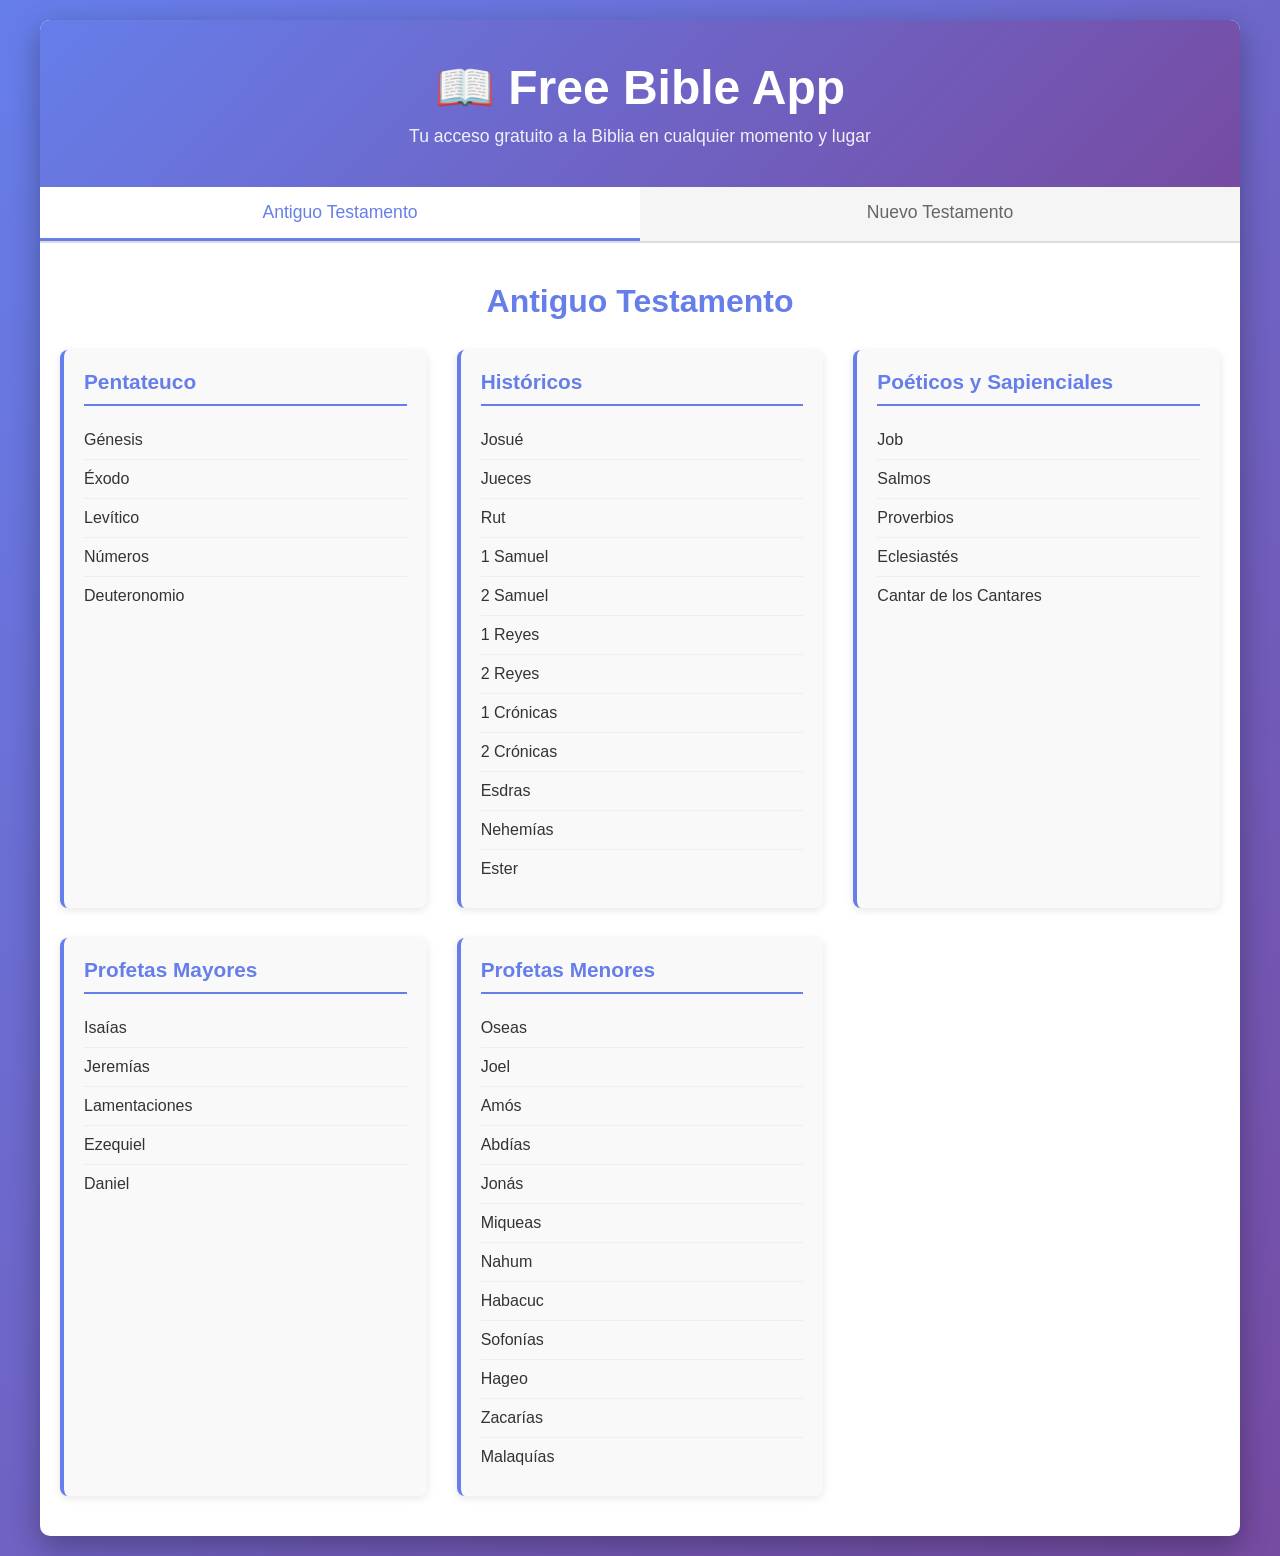
==== index.html @ cedf8039 "Drive Bible pages from shared XML Co-authored-by: robertorosacarrillo08-beep <327804359+robertorosac" ====
<!DOCTYPE html>
<html lang="es">
<head>
    <meta charset="UTF-8">
    <meta name="viewport" content="width=device-width, initial-scale=1.0">
    <title>Free Bible App - Biblia Gratis</title>
    <link rel="stylesheet" href="styles.css">
</head>
<body>
    <div class="container">
        <header>
            <h1>📖 Free Bible App</h1>
            <p>Tu acceso gratuito a la Biblia en cualquier momento y lugar</p>
        </header>
        <div class="tabs">
            <button class="tab-button active" onclick="showTestament('old')">Antiguo Testamento</button>
            <button class="tab-button" onclick="showTestament('new')">Nuevo Testamento</button>
        </div>
        <section id="old-testament" class="testament-section active">
            <h2>Antiguo Testamento</h2>
            <div class="books-grid" id="old-testament-books"></div>
        </section>
        <section id="new-testament" class="testament-section">
            <h2>Nuevo Testamento</h2>
            <div class="books-grid" id="new-testament-books"></div>
        </section>
    </div>
    <script src="script.js"></script>
    <script>
        BibleApp.renderIndex();
    </script>
</body>
</html>
---- styles.css ----
* {
    margin: 0;
    padding: 0;
    box-sizing: border-box;
}
body {
    font-family: 'Segoe UI', Tahoma, Geneva, Verdana, sans-serif;
    background: linear-gradient(135deg, #667eea 0%, #764ba2 100%);
    min-height: 100vh;
    padding: 20px;
    color: #333;
}
.container {
    max-width: 1200px;
    margin: 0 auto;
    background: white;
    border-radius: 10px;
    box-shadow: 0 10px 30px rgba(0, 0, 0, 0.3);
    overflow: hidden;
}
header {
    background: linear-gradient(135deg, #667eea 0%, #764ba2 100%);
    color: white;
    padding: 40px 20px;
    text-align: center;
}
header h1 {
    font-size: 3em;
    margin-bottom: 10px;
}
header p {
    font-size: 1.1em;
    opacity: 0.9;
}
.tabs {
    display: flex;
    background: #f5f5f5;
    border-bottom: 2px solid #ddd;
    flex-wrap: wrap;
}
.tab-button {
    flex: 1;
    min-width: 200px;
    padding: 15px 20px;
    background: none;
    border: none;
    font-size: 1.1em;
    cursor: pointer;
    color: #666;
    transition: all 0.3s ease;
    border-bottom: 3px solid transparent;
}
.tab-button:hover {
    background: white;
    color: #667eea;
}
.tab-button.active {
    background: white;
    color: #667eea;
    border-bottom-color: #667eea;
}
.testament-section {
    display: none;
    padding: 40px 20px;
}
.testament-section.active {
    display: block;
    animation: fadeIn 0.3s ease-in;
}
@keyframes fadeIn {
    from { opacity: 0; }
    to { opacity: 1; }
}
.testament-section h2 {
    color: #667eea;
    margin-bottom: 30px;
    font-size: 2em;
    text-align: center;
}
.books-grid {
    display: grid;
    grid-template-columns: repeat(auto-fit, minmax(280px, 1fr));
    gap: 30px;
}
.book-category {
    background: #f9f9f9;
    padding: 20px;
    border-radius: 8px;
    border-left: 4px solid #667eea;
    box-shadow: 0 2px 8px rgba(0, 0, 0, 0.1);
}
.book-category h3 {
    color: #667eea;
    margin-bottom: 15px;
    font-size: 1.3em;
    padding-bottom: 10px;
    border-bottom: 2px solid #667eea;
}
.book-category ul {
    list-style: none;
}
.book-category li {
    padding: 10px 0;
    border-bottom: 1px solid #eee;
}
.book-category li:last-child {
    border-bottom: none;
}
.book-category a {
    color: #333;
    text-decoration: none;
}
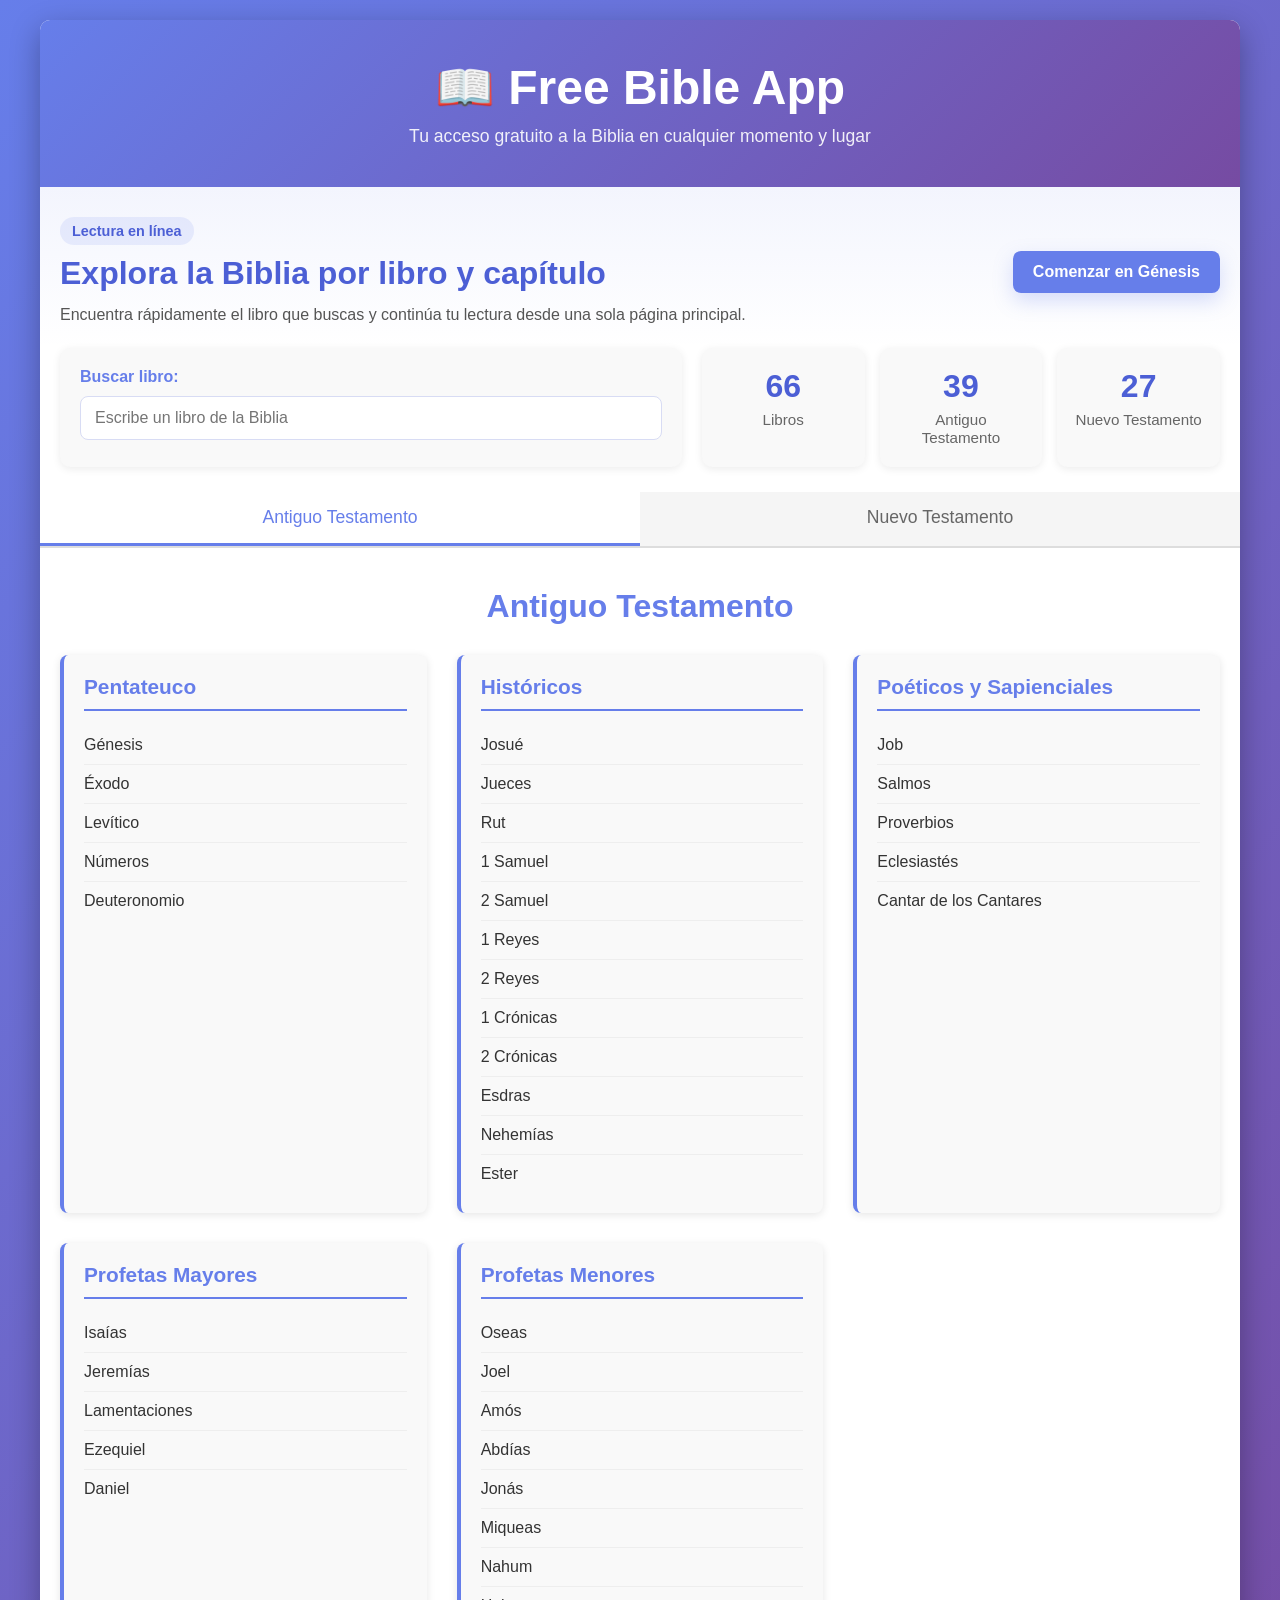
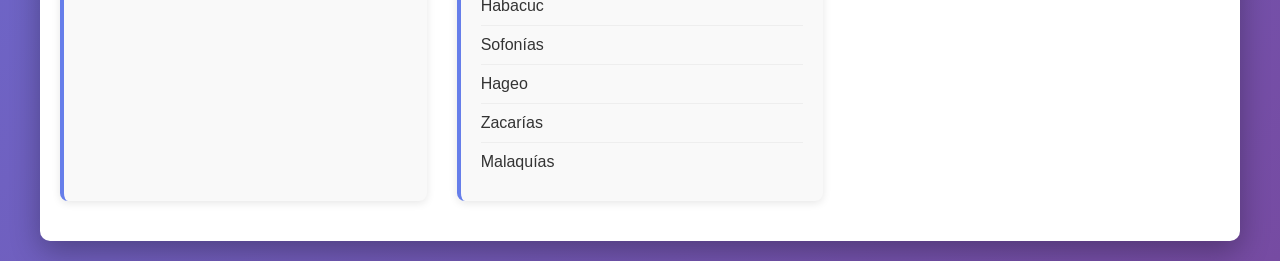
==== commit 620e7db8: "Refresh main page experience Co-authored-by: robertorosacarrillo08-beep <327804359+robertorosacarril" ====
--- a/index.html
+++ b/index.html
@@ -12,6 +12,36 @@
             <h1>📖 Free Bible App</h1>
             <p>Tu acceso gratuito a la Biblia en cualquier momento y lugar</p>
         </header>
+        <section class="home-hero">
+            <div>
+                <span class="hero-badge">Lectura en línea</span>
+                <h2>Explora la Biblia por libro y capítulo</h2>
+                <p>Encuentra rápidamente el libro que buscas y continúa tu lectura desde una sola página principal.</p>
+            </div>
+            <div class="hero-actions">
+                <a href="book.html?id=genesis" class="hero-link">Comenzar en Génesis</a>
+            </div>
+        </section>
+        <section class="home-tools">
+            <div class="search-card">
+                <label for="book-search">Buscar libro:</label>
+                <input id="book-search" type="search" placeholder="Escribe un libro de la Biblia" autocomplete="off" spellcheck="false">
+            </div>
+            <div class="stats-grid">
+                <div class="stat-card">
+                    <strong id="total-books">0</strong>
+                    <span>Libros</span>
+                </div>
+                <div class="stat-card">
+                    <strong id="old-books-count">0</strong>
+                    <span>Antiguo Testamento</span>
+                </div>
+                <div class="stat-card">
+                    <strong id="new-books-count">0</strong>
+                    <span>Nuevo Testamento</span>
+                </div>
+            </div>
+        </section>
         <div class="tabs">
             <button class="tab-button active" onclick="showTestament('old')">Antiguo Testamento</button>
             <button class="tab-button" onclick="showTestament('new')">Nuevo Testamento</button>
@@ -19,10 +49,12 @@
         <section id="old-testament" class="testament-section active">
             <h2>Antiguo Testamento</h2>
             <div class="books-grid" id="old-testament-books"></div>
+            <p id="old-empty-state" class="empty-state" hidden>No se encontraron libros con esa búsqueda.</p>
         </section>
         <section id="new-testament" class="testament-section">
             <h2>Nuevo Testamento</h2>
             <div class="books-grid" id="new-testament-books"></div>
+            <p id="new-empty-state" class="empty-state" hidden>No se encontraron libros con esa búsqueda.</p>
         </section>
     </div>
     <script src="script.js"></script>
--- a/styles.css
+++ b/styles.css
@@ -31,6 +31,101 @@
 header p {
     font-size: 1.1em;
     opacity: 0.9;
+}
+.home-hero {
+    display: flex;
+    justify-content: space-between;
+    align-items: center;
+    gap: 20px;
+    padding: 30px 20px 20px;
+    background: linear-gradient(180deg, rgba(102, 126, 234, 0.08), rgba(255, 255, 255, 0));
+}
+.home-hero h2 {
+    color: #4c5fd5;
+    margin: 10px 0;
+    font-size: 2rem;
+}
+.home-hero p {
+    max-width: 700px;
+    color: #555;
+    line-height: 1.6;
+}
+.hero-badge {
+    display: inline-block;
+    padding: 6px 12px;
+    border-radius: 999px;
+    background: rgba(102, 126, 234, 0.12);
+    color: #4c5fd5;
+    font-weight: 600;
+    font-size: 0.9rem;
+}
+.hero-actions {
+    display: flex;
+    align-items: center;
+}
+.hero-link {
+    display: inline-block;
+    padding: 12px 20px;
+    border-radius: 8px;
+    background: #667eea;
+    color: white;
+    text-decoration: none;
+    font-weight: 600;
+    box-shadow: 0 8px 20px rgba(102, 126, 234, 0.25);
+}
+.hero-link:hover {
+    background: #556ee6;
+}
+.home-tools {
+    display: grid;
+    grid-template-columns: minmax(260px, 1.2fr) minmax(280px, 1fr);
+    gap: 20px;
+    padding: 0 20px 25px;
+}
+.search-card,
+.stat-card {
+    background: #f9f9f9;
+    border-radius: 10px;
+    box-shadow: 0 2px 8px rgba(0, 0, 0, 0.08);
+}
+.search-card {
+    padding: 20px;
+}
+.search-card label {
+    display: block;
+    margin-bottom: 10px;
+    color: #667eea;
+    font-weight: 600;
+}
+.search-card input {
+    width: 100%;
+    padding: 12px 14px;
+    border: 1px solid #d8dcf4;
+    border-radius: 8px;
+    font-size: 1rem;
+}
+.search-card input:focus {
+    outline: 2px solid rgba(102, 126, 234, 0.25);
+    border-color: #667eea;
+}
+.stats-grid {
+    display: grid;
+    grid-template-columns: repeat(3, 1fr);
+    gap: 15px;
+}
+.stat-card {
+    padding: 20px 15px;
+    text-align: center;
+}
+.stat-card strong {
+    display: block;
+    color: #4c5fd5;
+    font-size: 2rem;
+    margin-bottom: 6px;
+}
+.stat-card span {
+    color: #666;
+    font-size: 0.95rem;
 }
 .tabs {
     display: flex;
@@ -110,3 +205,28 @@
     color: #333;
     text-decoration: none;
 }
+.book-category.hidden {
+    display: none;
+}
+.empty-state {
+    margin-top: 20px;
+    text-align: center;
+    color: #666;
+}
+@media (max-width: 900px) {
+    .home-hero {
+        flex-direction: column;
+        align-items: flex-start;
+    }
+    .home-tools {
+        grid-template-columns: 1fr;
+    }
+    .stats-grid {
+        width: 100%;
+    }
+}
+@media (max-width: 640px) {
+    .stats-grid {
+        grid-template-columns: 1fr;
+    }
+}
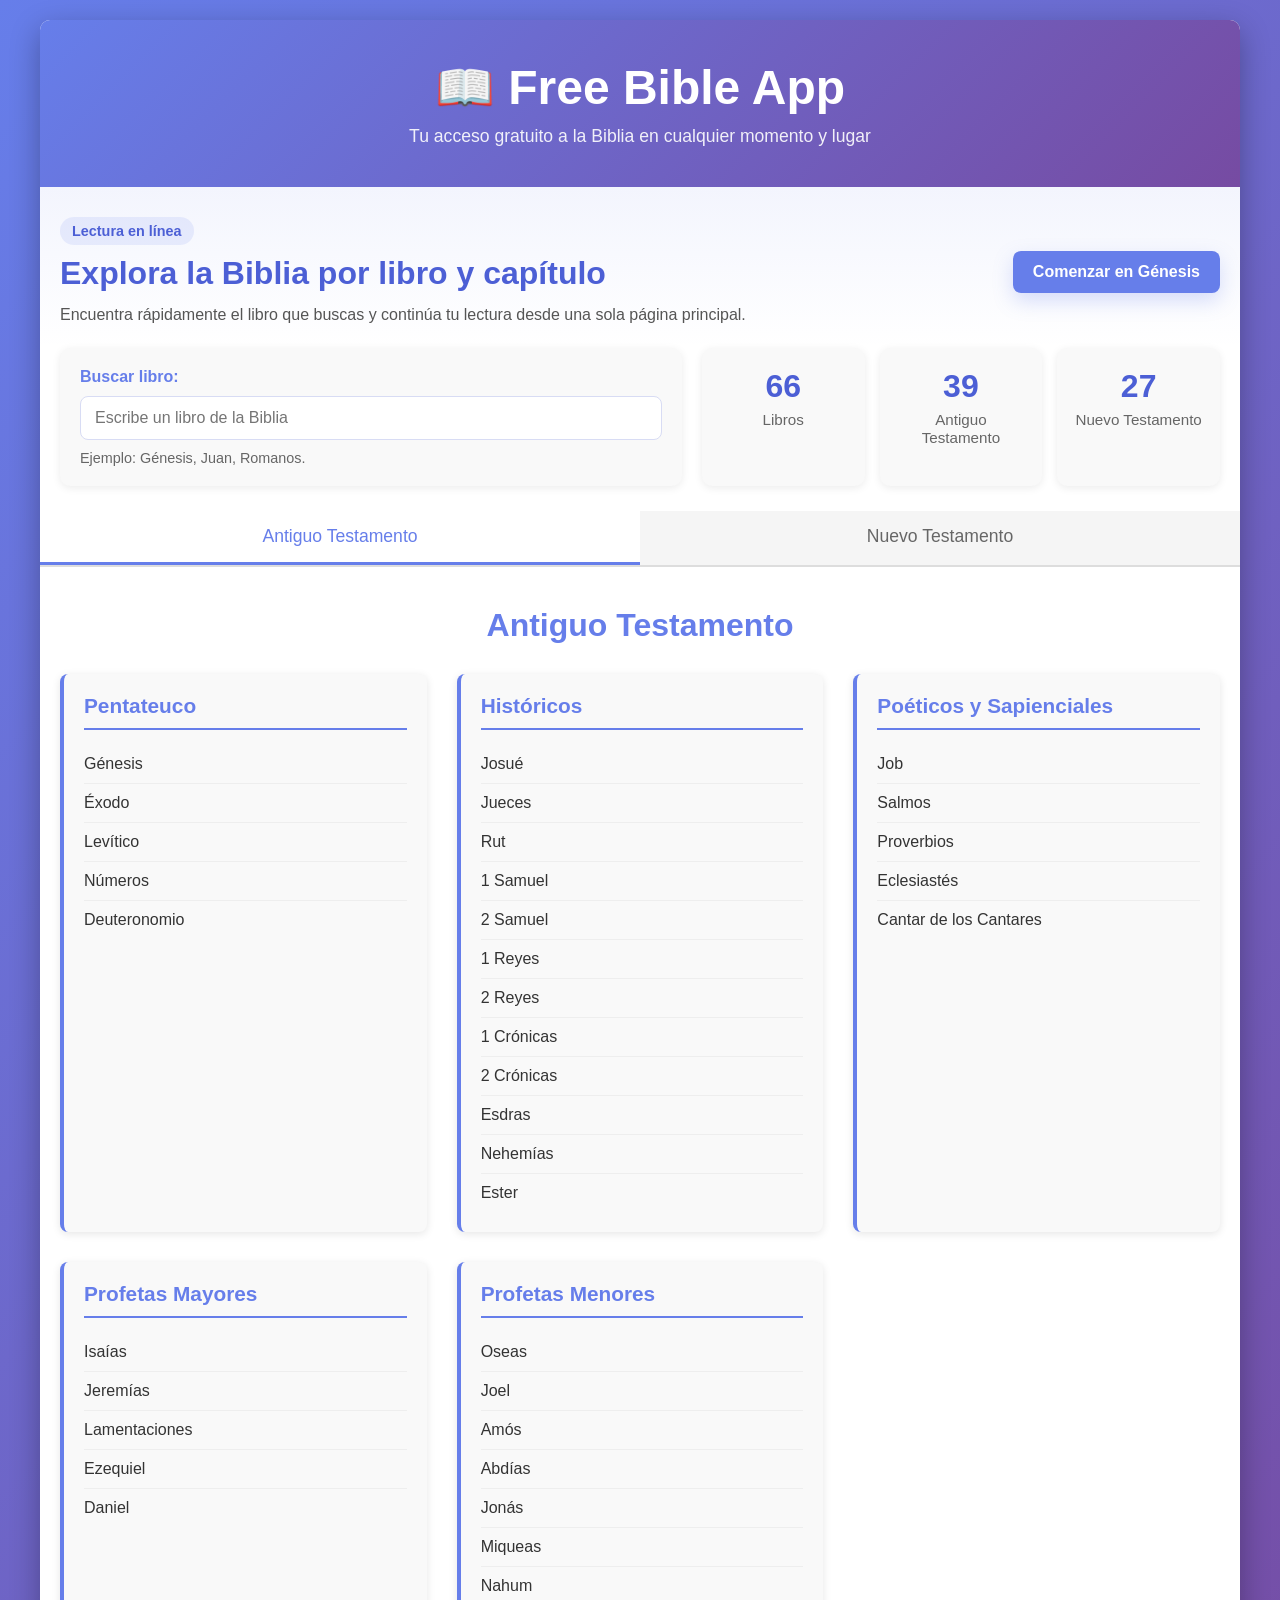
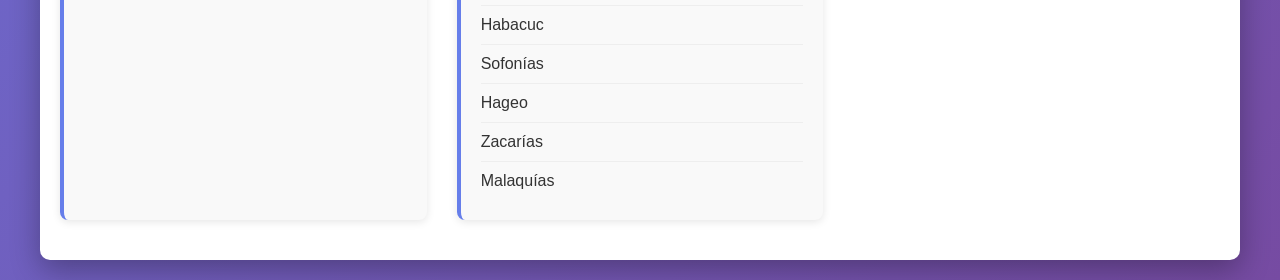
==== commit 835dbe7f: "Improve homepage search guidance Co-authored-by: robertorosacarrillo08-beep <327804359+robertorosaca" ====
--- a/index.html
+++ b/index.html
@@ -25,7 +25,8 @@
         <section class="home-tools">
             <div class="search-card">
                 <label for="book-search">Buscar libro:</label>
-                <input id="book-search" type="search" placeholder="Escribe un libro de la Biblia" autocomplete="off" spellcheck="false">
+                <input id="book-search" type="search" placeholder="Escribe un libro de la Biblia" autocomplete="off" aria-describedby="book-search-help">
+                <p id="book-search-help" class="search-help">Ejemplo: Génesis, Juan, Romanos.</p>
             </div>
             <div class="stats-grid">
                 <div class="stat-card">
--- a/styles.css
+++ b/styles.css
@@ -108,6 +108,11 @@
     outline: 2px solid rgba(102, 126, 234, 0.25);
     border-color: #667eea;
 }
+.search-help {
+    margin-top: 10px;
+    color: #666;
+    font-size: 0.9rem;
+}
 .stats-grid {
     display: grid;
     grid-template-columns: repeat(3, 1fr);
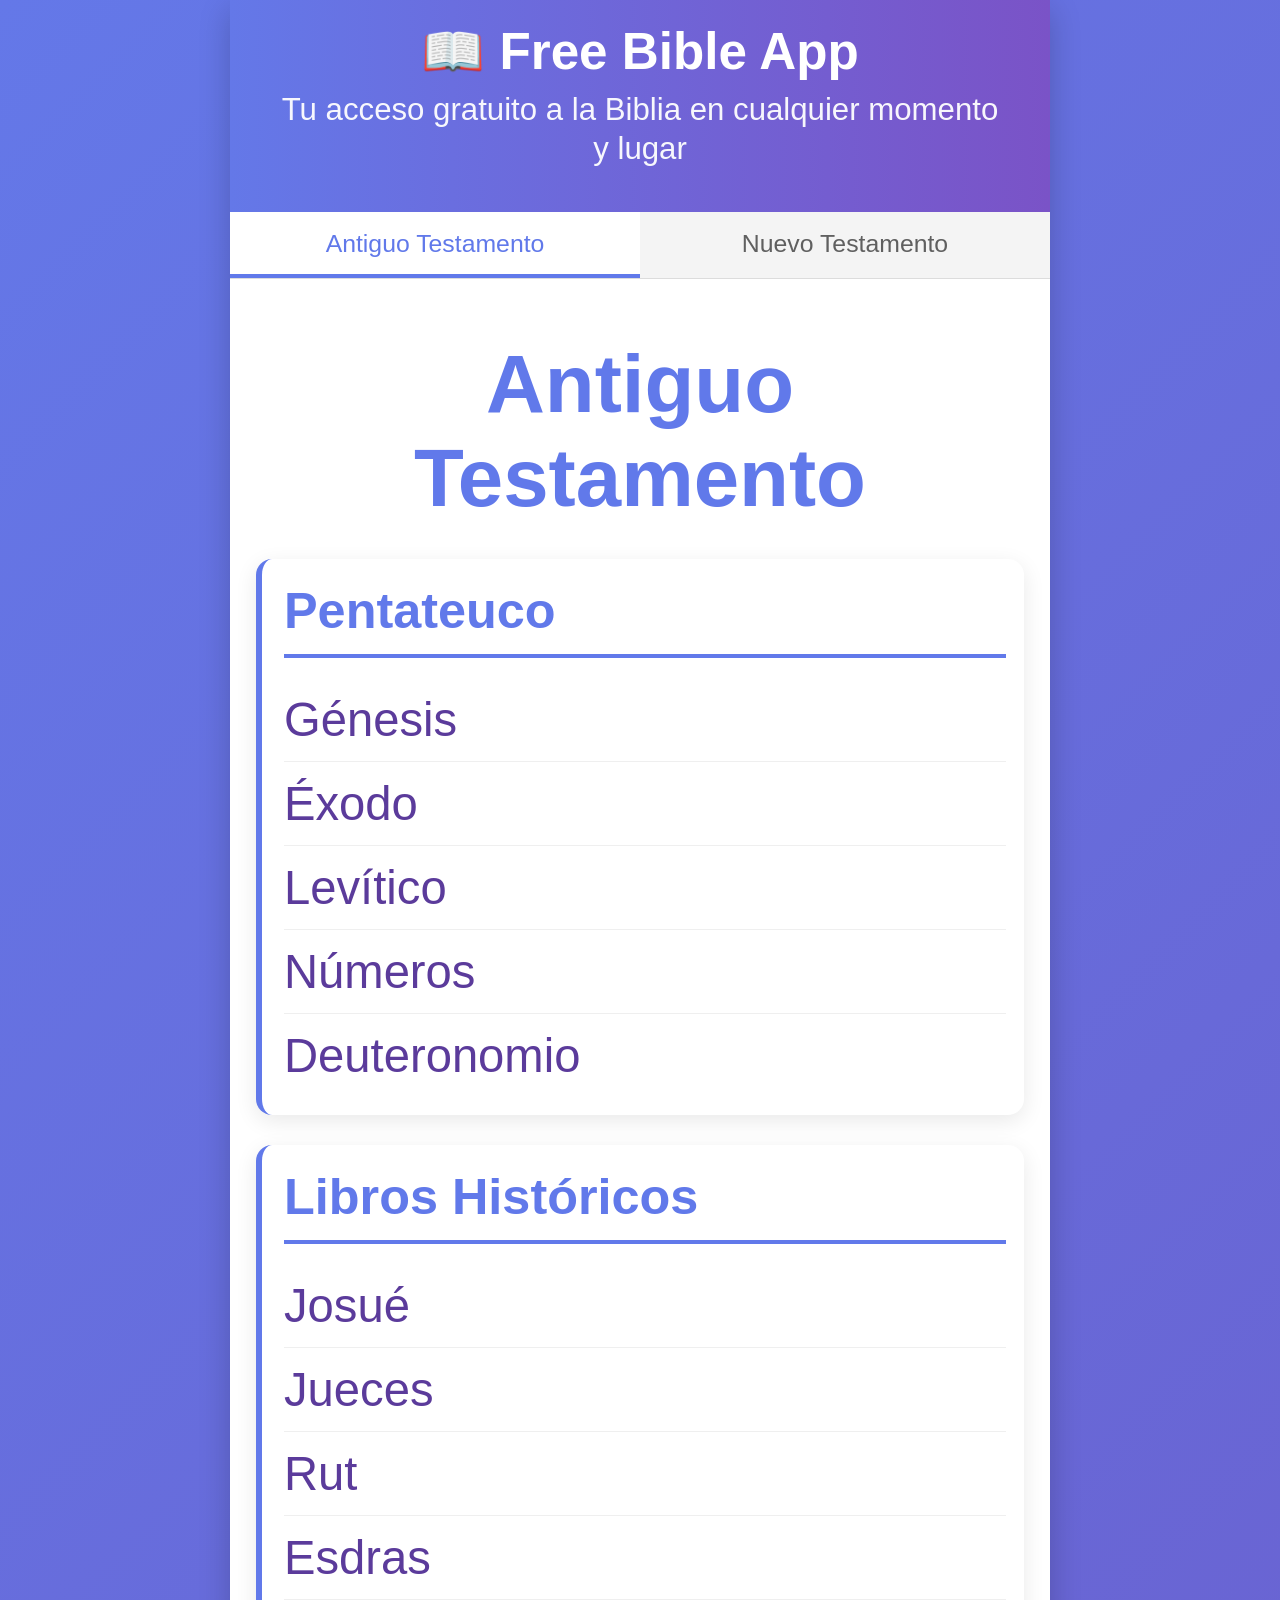
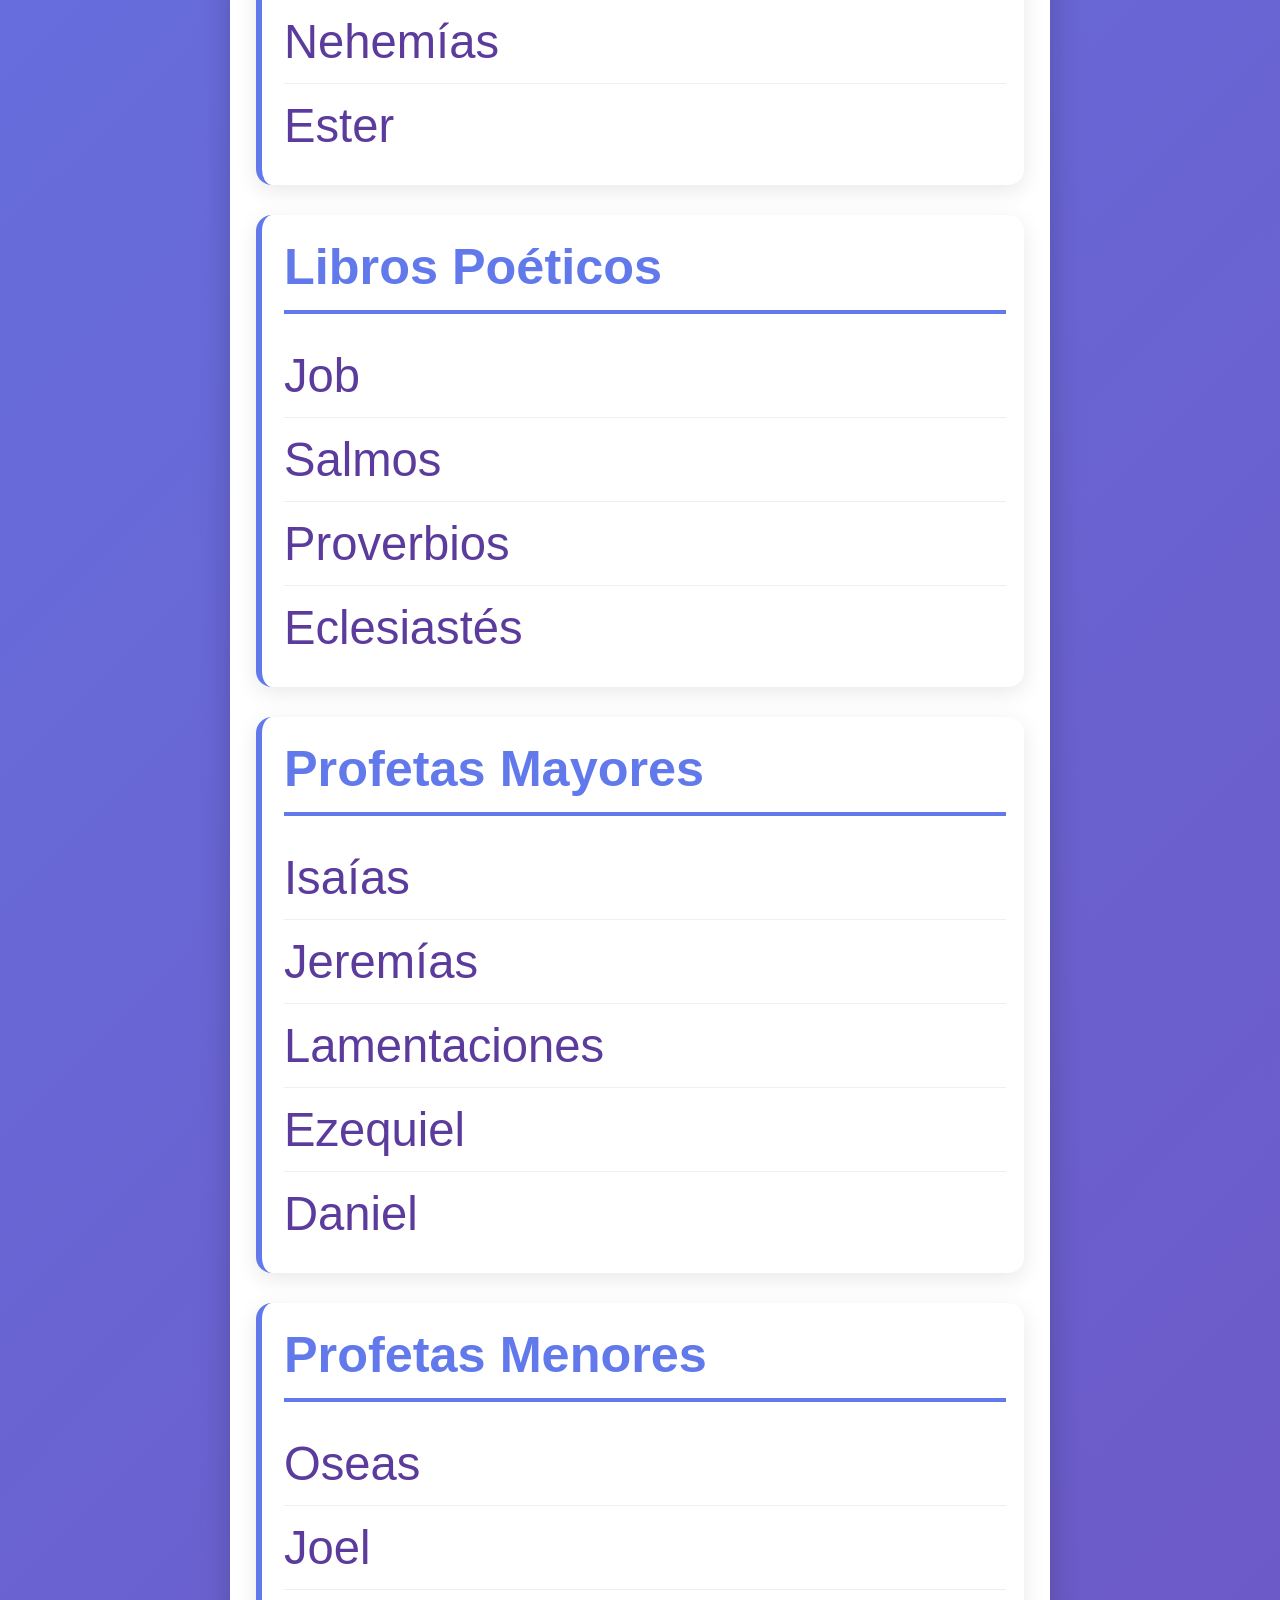
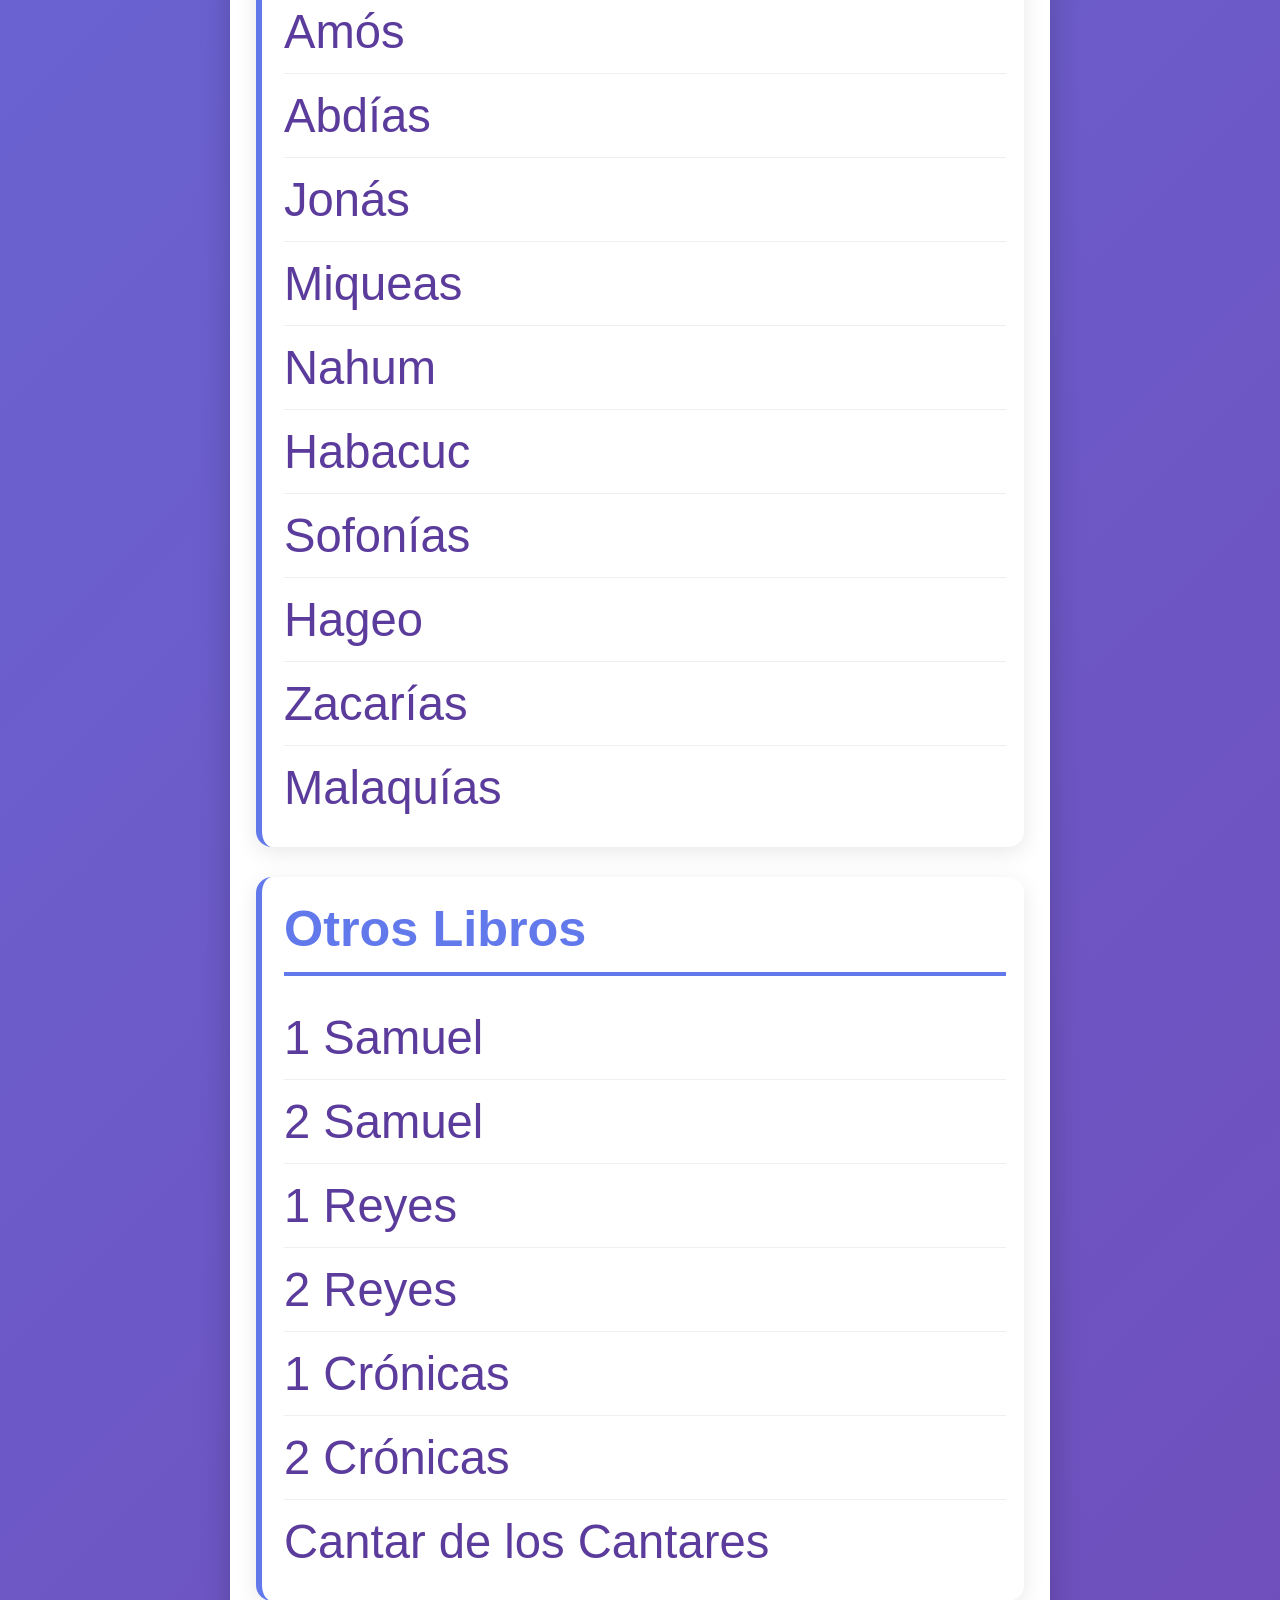
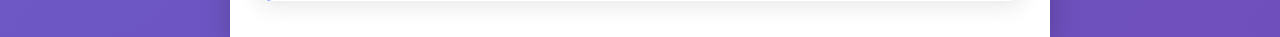
==== commit 8f5ca406: "Apply homepage layout and styling to match provided design Co-authored-by: robertorosacarrillo08-bee" ====
--- a/index.html
+++ b/index.html
@@ -12,37 +12,6 @@
             <h1>📖 Free Bible App</h1>
             <p>Tu acceso gratuito a la Biblia en cualquier momento y lugar</p>
         </header>
-        <section class="home-hero">
-            <div>
-                <span class="hero-badge">Lectura en línea</span>
-                <h2>Explora la Biblia por libro y capítulo</h2>
-                <p>Encuentra rápidamente el libro que buscas y continúa tu lectura desde una sola página principal.</p>
-            </div>
-            <div class="hero-actions">
-                <a href="book.html?id=genesis" class="hero-link">Comenzar en Génesis</a>
-            </div>
-        </section>
-        <section class="home-tools">
-            <div class="search-card">
-                <label for="book-search">Buscar libro:</label>
-                <input id="book-search" type="search" placeholder="Escribe un libro de la Biblia" autocomplete="off" aria-describedby="book-search-help">
-                <p id="book-search-help" class="search-help">Ejemplo: Génesis, Juan, Romanos.</p>
-            </div>
-            <div class="stats-grid">
-                <div class="stat-card">
-                    <strong id="total-books">0</strong>
-                    <span>Libros</span>
-                </div>
-                <div class="stat-card">
-                    <strong id="old-books-count">0</strong>
-                    <span>Antiguo Testamento</span>
-                </div>
-                <div class="stat-card">
-                    <strong id="new-books-count">0</strong>
-                    <span>Nuevo Testamento</span>
-                </div>
-            </div>
-        </section>
         <div class="tabs">
             <button class="tab-button active" onclick="showTestament('old')">Antiguo Testamento</button>
             <button class="tab-button" onclick="showTestament('new')">Nuevo Testamento</button>
@@ -50,17 +19,81 @@
         <section id="old-testament" class="testament-section active">
             <h2>Antiguo Testamento</h2>
             <div class="books-grid" id="old-testament-books"></div>
-            <p id="old-empty-state" class="empty-state" hidden>No se encontraron libros con esa búsqueda.</p>
         </section>
         <section id="new-testament" class="testament-section">
             <h2>Nuevo Testamento</h2>
             <div class="books-grid" id="new-testament-books"></div>
-            <p id="new-empty-state" class="empty-state" hidden>No se encontraron libros con esa búsqueda.</p>
         </section>
     </div>
     <script src="script.js"></script>
     <script>
-        BibleApp.renderIndex();
+        fetch('bible.xml')
+            .then(response => response.text())
+            .then(xmlText => {
+                const parser = new DOMParser();
+                const xmlDoc = parser.parseFromString(xmlText, 'text/xml');
+                const testaments = xmlDoc.getElementsByTagName('testament');
+                const categoryConfig = {
+                    old: [
+                        { title: 'Pentateuco', ids: ['genesis', 'exodo', 'levitico', 'numeros', 'deuteronomio'] },
+                        { title: 'Libros Históricos', ids: ['josue', 'jueces', 'rut', '1samuel', '2samuel', '1reyes', '2reyes', '1cronicas', '2cronicas', 'esdras', 'nehemias', 'ester'] },
+                        { title: 'Libros Poéticos', ids: ['job', 'salmos', 'proverbios', 'eclesiastes', 'cantares'] },
+                        { title: 'Profetas Mayores', ids: ['isaias', 'jeremias', 'lamentaciones', 'ezequiel', 'daniel'] },
+                        { title: 'Profetas Menores', ids: ['oseas', 'joel', 'amos', 'abdias', 'jonas', 'miqueas', 'nahum', 'habacuc', 'sofonias', 'hageo', 'zacarias', 'malaquias'] }
+                    ],
+                    new: [
+                        { title: 'Evangelios', ids: ['mateo', 'marcos', 'lucas', 'juan'] },
+                        { title: 'Historia', ids: ['hechos'] },
+                        { title: 'Cartas Paulinas', ids: ['romanos', '1corintios', '2corintios', 'galatas', 'efesios', 'filipenses', 'colosenses', '1tesalonicenses', '2tesalonicenses', '1timoteo', '2timoteo', 'tito', 'filemon'] },
+                        { title: 'Cartas Generales', ids: ['hebreos', 'santiago', '1pedro', '2pedro', '1juan', '2juan', '3juan', 'judas'] },
+                        { title: 'Profecía', ids: ['apocalipsis'] }
+                    ]
+                };
+
+                for (let testament of testaments) {
+                    const testamentName = testament.getAttribute('name');
+                    const books = Array.from(testament.getElementsByTagName('book'));
+                    const testamentKey = testamentName === 'Antiguo Testamento' ? 'old' : 'new';
+                    const booksById = new Map();
+                    books.forEach(book => {
+                        booksById.set(book.getAttribute('id'), {
+                            id: book.getAttribute('id'),
+                            name: book.getAttribute('name')
+                        });
+                    });
+
+                    let booksHTML = '';
+                    const usedIds = new Set();
+                    categoryConfig[testamentKey].forEach(category => {
+                        const categoryBooks = category.ids
+                            .filter(bookId => booksById.has(bookId))
+                            .map(bookId => {
+                                usedIds.add(bookId);
+                                const book = booksById.get(bookId);
+                                return `<li><a href="book.html?id=${book.id}">${book.name}</a></li>`;
+                            });
+
+                        if (categoryBooks.length > 0) {
+                            booksHTML += `<article class="book-category"><h3>${category.title}</h3><ul>${categoryBooks.join('')}</ul></article>`;
+                        }
+                    });
+
+                    const uncategorizedBooks = books
+                        .filter(book => !usedIds.has(book.getAttribute('id')))
+                        .map(book => `<li><a href="book.html?id=${book.getAttribute('id')}">${book.getAttribute('name')}</a></li>`);
+
+                    if (uncategorizedBooks.length > 0) {
+                        booksHTML += `<article class="book-category"><h3>Otros Libros</h3><ul>${uncategorizedBooks.join('')}</ul></article>`;
+                    }
+
+                    if (testamentName === 'Antiguo Testamento') {
+                        document.getElementById('old-testament-books').innerHTML = booksHTML;
+                    } else {
+                        document.getElementById('new-testament-books').innerHTML = booksHTML;
+                    }
+                }
+            })
+            .catch(error => console.error('Error cargando XML:', error));
     </script>
 </body>
 </html>
--- a/styles.css
+++ b/styles.css
@@ -3,235 +3,178 @@
     padding: 0;
     box-sizing: border-box;
 }
+
 body {
-    font-family: 'Segoe UI', Tahoma, Geneva, Verdana, sans-serif;
-    background: linear-gradient(135deg, #667eea 0%, #764ba2 100%);
+    font-family: "Segoe UI", Tahoma, Geneva, Verdana, sans-serif;
+    background: linear-gradient(135deg, #6478e8 0%, #6f4fbc 100%);
     min-height: 100vh;
-    padding: 20px;
+    padding: 0;
     color: #333;
 }
+
 .container {
-    max-width: 1200px;
+    max-width: 820px;
     margin: 0 auto;
     background: white;
-    border-radius: 10px;
-    box-shadow: 0 10px 30px rgba(0, 0, 0, 0.3);
+    box-shadow: 0 10px 30px rgba(0, 0, 0, 0.2);
     overflow: hidden;
+    min-height: 100vh;
 }
+
 header {
-    background: linear-gradient(135deg, #667eea 0%, #764ba2 100%);
+    background: linear-gradient(90deg, #6478e8 0%, #7a53c7 100%);
     color: white;
-    padding: 40px 20px;
+    padding: 22px 20px 44px;
     text-align: center;
 }
+
 header h1 {
-    font-size: 3em;
-    margin-bottom: 10px;
+    font-size: clamp(1.95rem, 6vw, 3.2rem);
+    font-weight: 800;
+    margin-bottom: 8px;
 }
+
 header p {
-    font-size: 1.1em;
-    opacity: 0.9;
+    font-size: clamp(1rem, 3.1vw, 1.95rem);
+    font-weight: 400;
+    line-height: 1.25;
+    max-width: 740px;
+    margin: 0 auto;
+    opacity: 0.95;
 }
-.home-hero {
-    display: flex;
-    justify-content: space-between;
-    align-items: center;
-    gap: 20px;
-    padding: 30px 20px 20px;
-    background: linear-gradient(180deg, rgba(102, 126, 234, 0.08), rgba(255, 255, 255, 0));
-}
-.home-hero h2 {
-    color: #4c5fd5;
-    margin: 10px 0;
-    font-size: 2rem;
-}
-.home-hero p {
-    max-width: 700px;
-    color: #555;
-    line-height: 1.6;
-}
-.hero-badge {
-    display: inline-block;
-    padding: 6px 12px;
-    border-radius: 999px;
-    background: rgba(102, 126, 234, 0.12);
-    color: #4c5fd5;
-    font-weight: 600;
-    font-size: 0.9rem;
-}
-.hero-actions {
-    display: flex;
-    align-items: center;
-}
-.hero-link {
-    display: inline-block;
-    padding: 12px 20px;
-    border-radius: 8px;
-    background: #667eea;
-    color: white;
-    text-decoration: none;
-    font-weight: 600;
-    box-shadow: 0 8px 20px rgba(102, 126, 234, 0.25);
-}
-.hero-link:hover {
-    background: #556ee6;
-}
-.home-tools {
-    display: grid;
-    grid-template-columns: minmax(260px, 1.2fr) minmax(280px, 1fr);
-    gap: 20px;
-    padding: 0 20px 25px;
-}
-.search-card,
-.stat-card {
-    background: #f9f9f9;
-    border-radius: 10px;
-    box-shadow: 0 2px 8px rgba(0, 0, 0, 0.08);
-}
-.search-card {
-    padding: 20px;
-}
-.search-card label {
-    display: block;
-    margin-bottom: 10px;
-    color: #667eea;
-    font-weight: 600;
-}
-.search-card input {
-    width: 100%;
-    padding: 12px 14px;
-    border: 1px solid #d8dcf4;
-    border-radius: 8px;
-    font-size: 1rem;
-}
-.search-card input:focus {
-    outline: 2px solid rgba(102, 126, 234, 0.25);
-    border-color: #667eea;
-}
-.search-help {
-    margin-top: 10px;
-    color: #666;
-    font-size: 0.9rem;
-}
-.stats-grid {
-    display: grid;
-    grid-template-columns: repeat(3, 1fr);
-    gap: 15px;
-}
-.stat-card {
-    padding: 20px 15px;
-    text-align: center;
-}
-.stat-card strong {
-    display: block;
-    color: #4c5fd5;
-    font-size: 2rem;
-    margin-bottom: 6px;
-}
-.stat-card span {
-    color: #666;
-    font-size: 0.95rem;
-}
+
 .tabs {
     display: flex;
-    background: #f5f5f5;
-    border-bottom: 2px solid #ddd;
-    flex-wrap: wrap;
+    background: #f4f4f4;
+    border-bottom: 1px solid #dcdcdc;
 }
+
 .tab-button {
     flex: 1;
-    min-width: 200px;
-    padding: 15px 20px;
-    background: none;
+    padding: 18px 16px 16px;
+    background: #f4f4f4;
     border: none;
-    font-size: 1.1em;
+    font-size: clamp(1.2rem, 3.4vw, 1.55rem);
+    font-weight: 500;
     cursor: pointer;
-    color: #666;
+    color: #606060;
     transition: all 0.3s ease;
-    border-bottom: 3px solid transparent;
+    border-bottom: 4px solid transparent;
 }
+
 .tab-button:hover {
-    background: white;
-    color: #667eea;
+    color: #6179ea;
 }
+
 .tab-button.active {
     background: white;
-    color: #667eea;
-    border-bottom-color: #667eea;
+    color: #6179ea;
+    border-bottom-color: #6179ea;
 }
+
 .testament-section {
     display: none;
-    padding: 40px 20px;
+    padding: 58px 20px 36px;
+    background: #fff;
 }
+
 .testament-section.active {
     display: block;
     animation: fadeIn 0.3s ease-in;
 }
+
 @keyframes fadeIn {
-    from { opacity: 0; }
-    to { opacity: 1; }
+    from {
+        opacity: 0;
+    }
+    to {
+        opacity: 1;
+    }
 }
+
 .testament-section h2 {
-    color: #667eea;
-    margin-bottom: 30px;
-    font-size: 2em;
+    color: #6179ea;
+    margin-bottom: 34px;
+    font-size: clamp(2.35rem, 8.8vw, 5.1rem);
+    font-weight: 800;
     text-align: center;
 }
+
 .books-grid {
-    display: grid;
-    grid-template-columns: repeat(auto-fit, minmax(280px, 1fr));
+    display: flex;
+    flex-direction: column;
     gap: 30px;
+    padding: 0 6px;
 }
+
 .book-category {
-    background: #f9f9f9;
-    padding: 20px;
-    border-radius: 8px;
-    border-left: 4px solid #667eea;
-    box-shadow: 0 2px 8px rgba(0, 0, 0, 0.1);
+    background: #fff;
+    padding: 22px 18px 18px 22px;
+    border-radius: 16px;
+    border-left: 6px solid #6179ea;
+    box-shadow: 0 6px 22px rgba(0, 0, 0, 0.09);
 }
+
 .book-category h3 {
-    color: #667eea;
-    margin-bottom: 15px;
-    font-size: 1.3em;
-    padding-bottom: 10px;
-    border-bottom: 2px solid #667eea;
+    color: #6179ea;
+    margin-bottom: 20px;
+    font-size: clamp(2rem, 7vw, 3.15rem);
+    font-weight: 700;
+    padding-bottom: 14px;
+    border-bottom: 4px solid #6179ea;
 }
+
 .book-category ul {
     list-style: none;
 }
+
 .book-category li {
-    padding: 10px 0;
-    border-bottom: 1px solid #eee;
+    padding: 14px 0;
+    border-bottom: 1px solid #efefef;
 }
+
 .book-category li:last-child {
     border-bottom: none;
 }
+
 .book-category a {
-    color: #333;
+    color: #5b3b9b;
     text-decoration: none;
+    font-size: clamp(1.95rem, 6vw, 2.95rem);
+    font-weight: 500;
 }
-.book-category.hidden {
-    display: none;
+
+.book-category a:hover {
+    color: #6179ea;
+    text-decoration: underline;
 }
-.empty-state {
-    margin-top: 20px;
-    text-align: center;
-    color: #666;
+
+.book-category a:focus-visible {
+    outline: 2px solid #6179ea;
+    border-radius: 4px;
 }
-@media (max-width: 900px) {
-    .home-hero {
-        flex-direction: column;
-        align-items: flex-start;
+
+@media (max-width: 700px) {
+    .testament-section {
+        padding: 38px 12px 24px;
     }
-    .home-tools {
-        grid-template-columns: 1fr;
+
+    .books-grid {
+        padding: 0;
+        gap: 22px;
     }
-    .stats-grid {
-        width: 100%;
+
+    .book-category {
+        padding: 18px 14px 12px 16px;
+    }
+
+    .book-category h3 {
+        border-bottom-width: 3px;
+        margin-bottom: 14px;
+        padding-bottom: 10px;
+    }
+
+    .book-category li {
+        padding: 10px 0;
     }
 }
-@media (max-width: 640px) {
-    .stats-grid {
-        grid-template-columns: 1fr;
-    }
-}
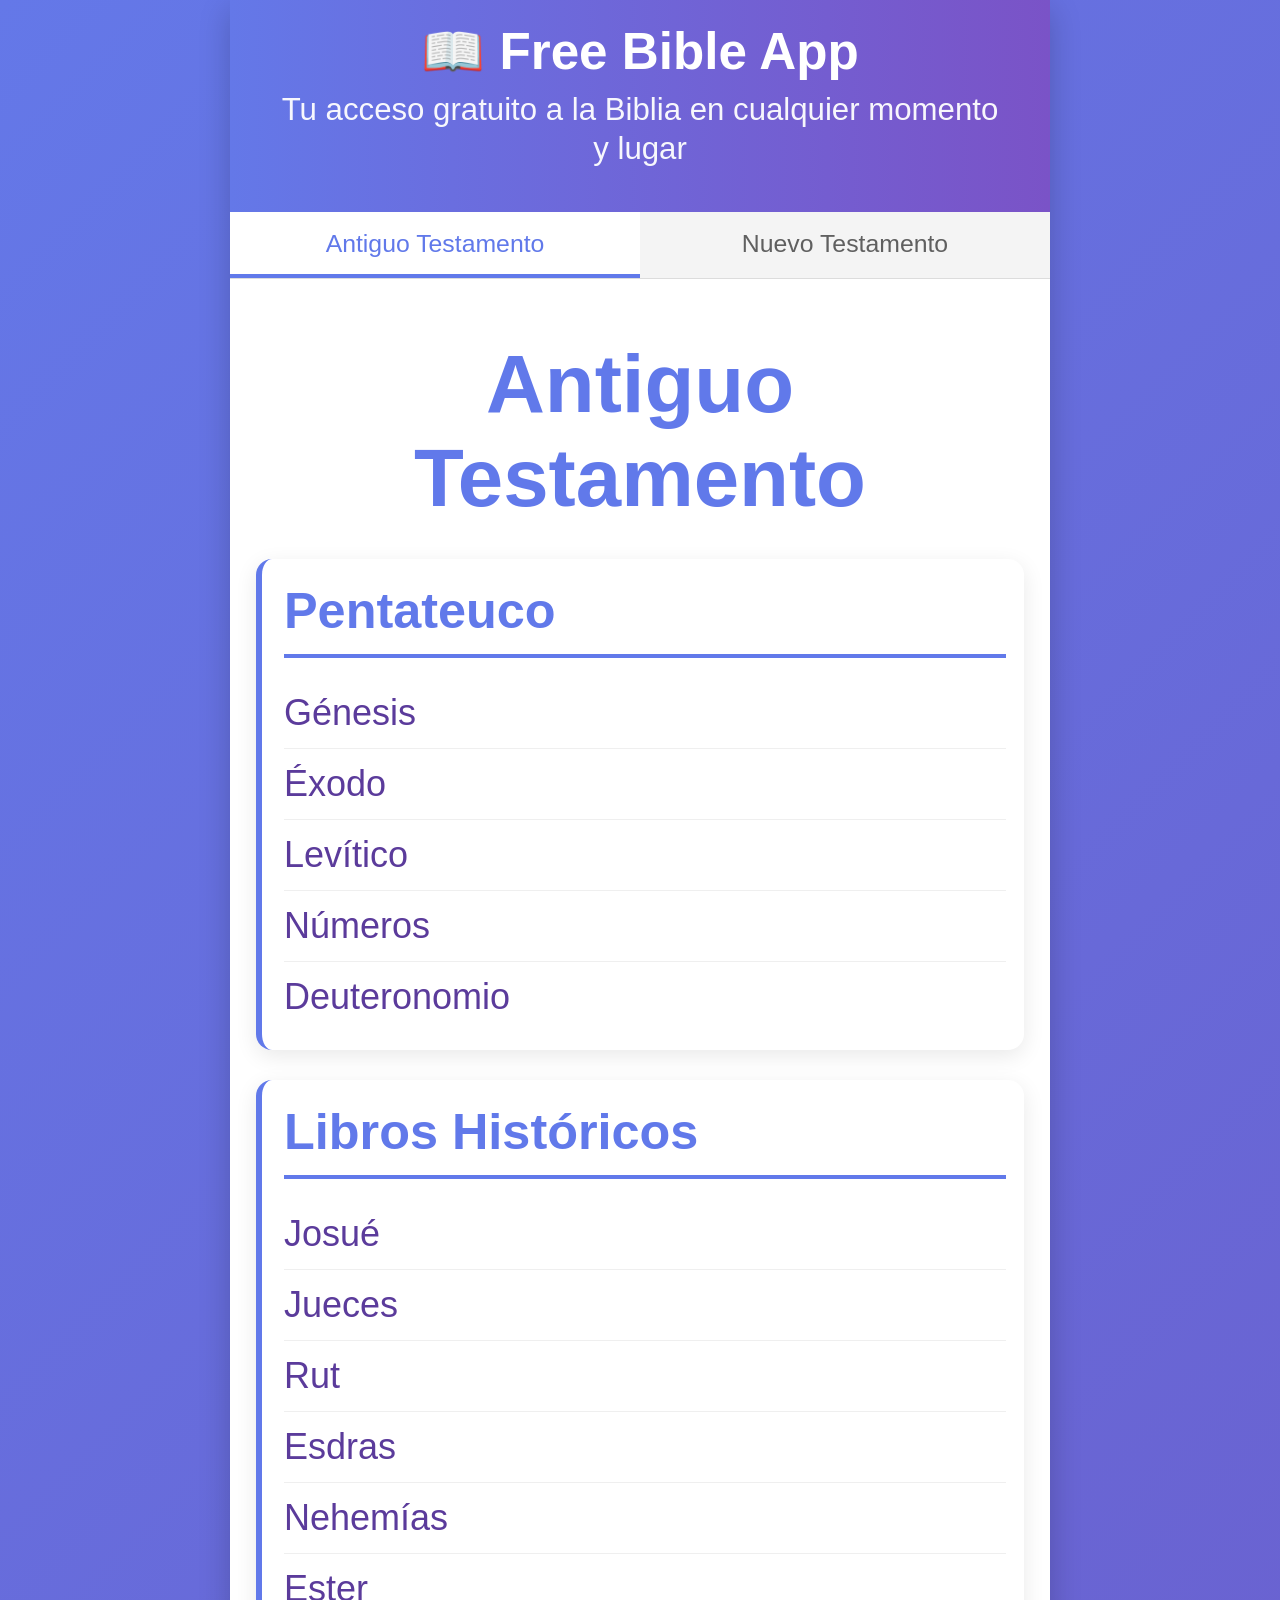
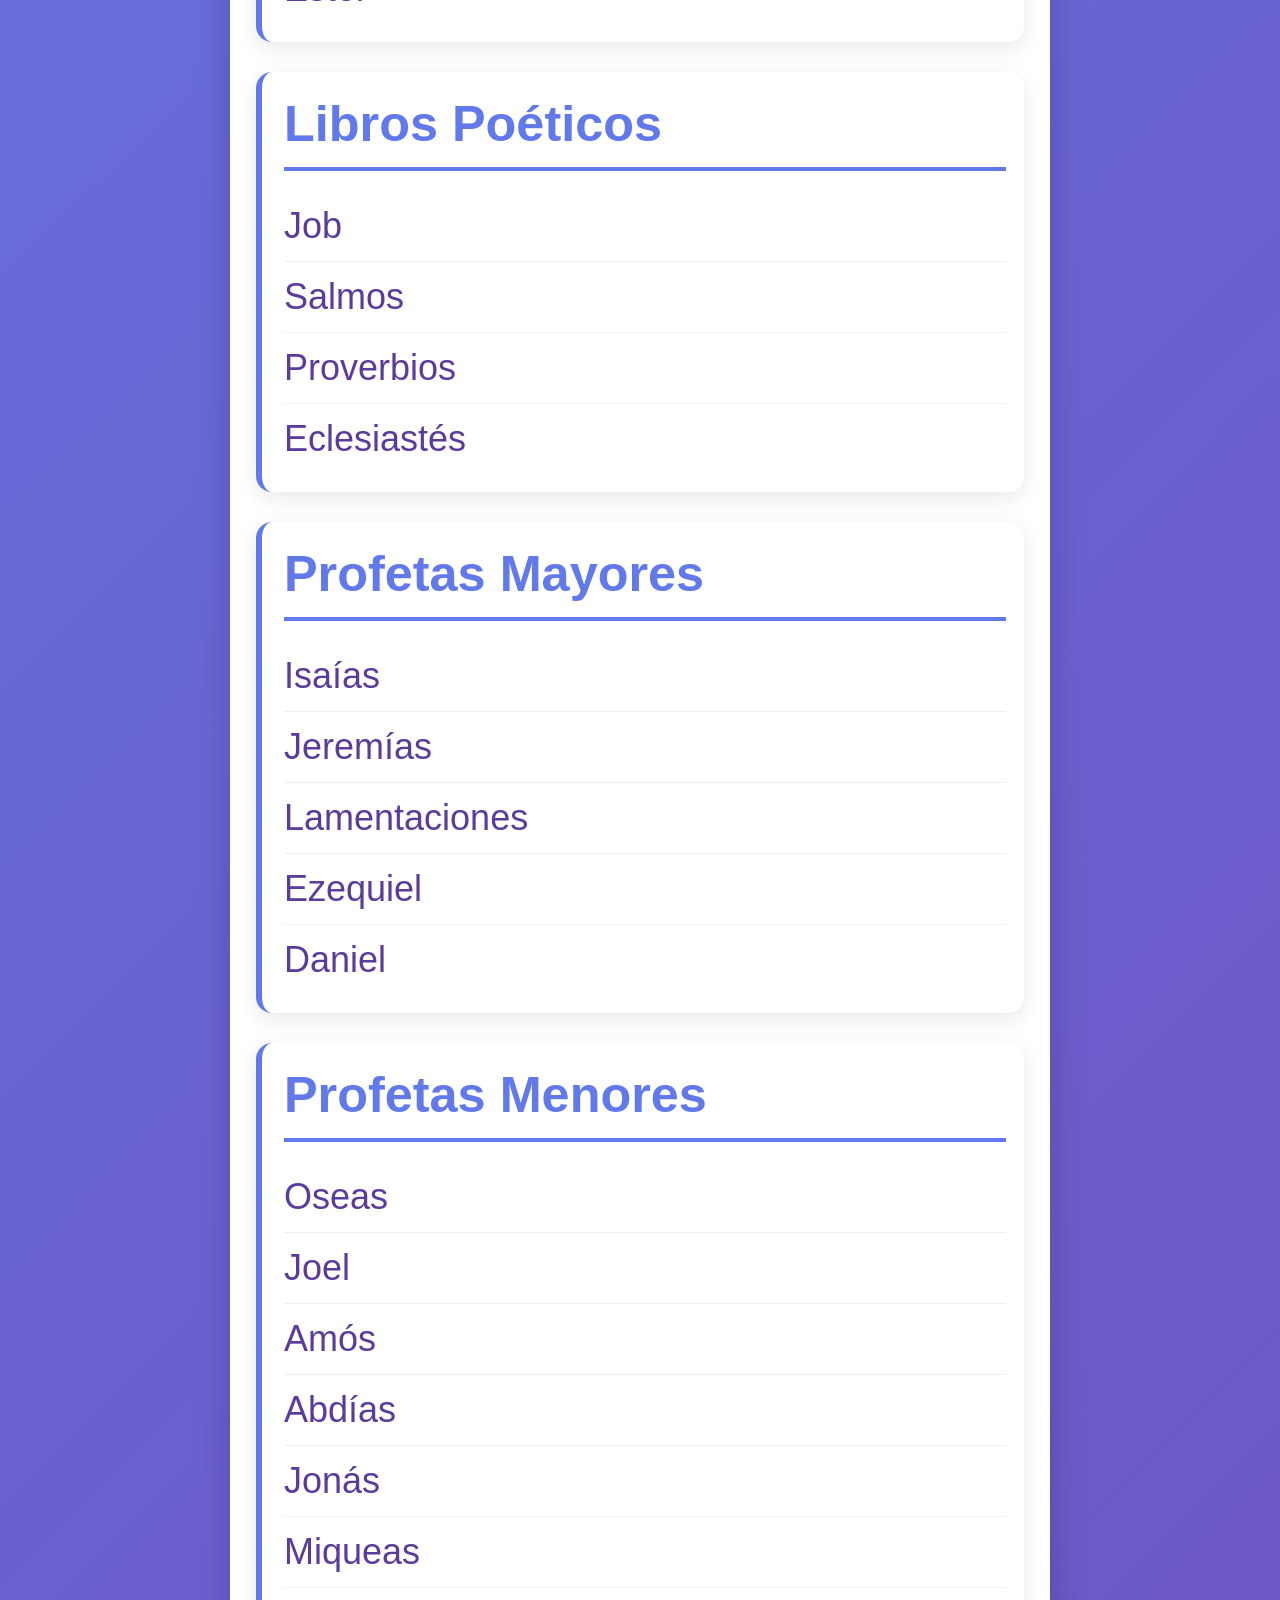
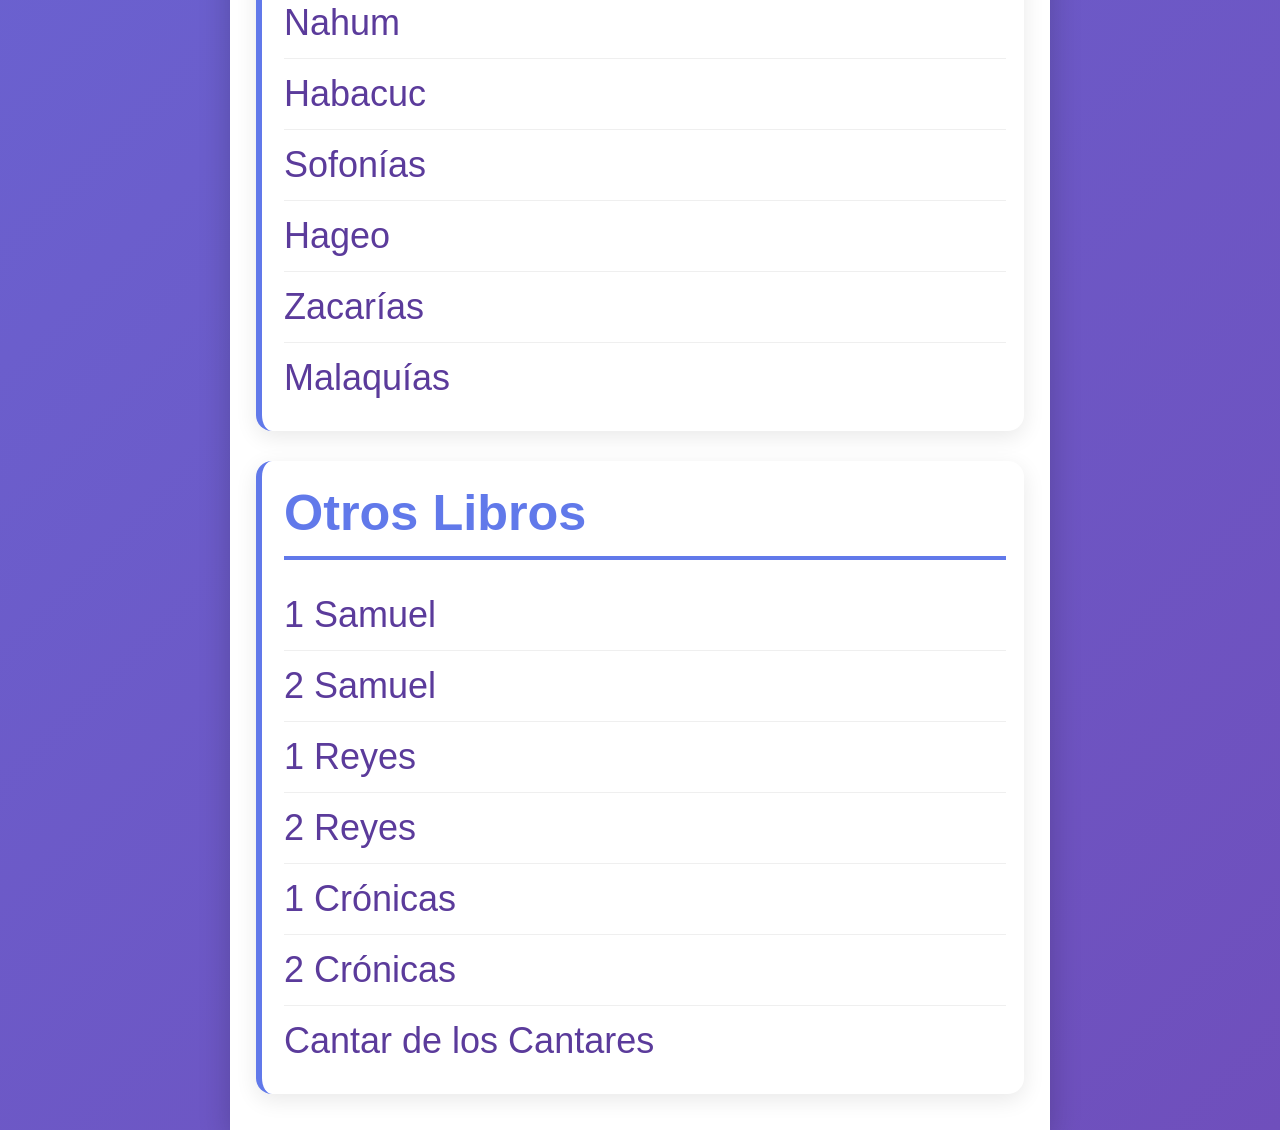
==== commit 237c75b0: "Add rendering guard and refine book link typography Co-authored-by: robertorosacarrillo08-beep <3278" ====
--- a/index.html
+++ b/index.html
@@ -33,6 +33,7 @@
                 const parser = new DOMParser();
                 const xmlDoc = parser.parseFromString(xmlText, 'text/xml');
                 const testaments = xmlDoc.getElementsByTagName('testament');
+
                 const categoryConfig = {
                     old: [
                         { title: 'Pentateuco', ids: ['genesis', 'exodo', 'levitico', 'numeros', 'deuteronomio'] },
@@ -50,46 +51,70 @@
                     ]
                 };
 
-                for (let testament of testaments) {
+                const testamentTargets = {
+                    'Antiguo Testamento': { key: 'old', containerId: 'old-testament-books' },
+                    'Nuevo Testamento': { key: 'new', containerId: 'new-testament-books' }
+                };
+
+                const createBookListItem = (bookId, bookName) => {
+                    const li = document.createElement('li');
+                    const link = document.createElement('a');
+                    link.href = `book.html?id=${encodeURIComponent(bookId)}`;
+                    link.textContent = bookName;
+                    li.appendChild(link);
+                    return li;
+                };
+
+                const createCategoryNode = (title, books) => {
+                    const category = document.createElement('article');
+                    category.className = 'book-category';
+                    const heading = document.createElement('h3');
+                    heading.textContent = title;
+                    const list = document.createElement('ul');
+                    books.forEach(book => {
+                        list.appendChild(createBookListItem(book.id, book.name));
+                    });
+                    category.appendChild(heading);
+                    category.appendChild(list);
+                    return category;
+                };
+
+                for (const testament of testaments) {
                     const testamentName = testament.getAttribute('name');
-                    const books = Array.from(testament.getElementsByTagName('book'));
-                    const testamentKey = testamentName === 'Antiguo Testamento' ? 'old' : 'new';
-                    const booksById = new Map();
-                    books.forEach(book => {
-                        booksById.set(book.getAttribute('id'), {
-                            id: book.getAttribute('id'),
-                            name: book.getAttribute('name')
-                        });
-                    });
+                    const target = testamentTargets[testamentName];
+                    if (!target) {
+                        continue;
+                    }
 
-                    let booksHTML = '';
+                    const container = document.getElementById(target.containerId);
+                    if (!container) {
+                        continue;
+                    }
+                    container.innerHTML = '';
+
+                    const books = Array.from(testament.getElementsByTagName('book')).map(book => ({
+                        id: book.getAttribute('id') || '',
+                        name: book.getAttribute('name') || ''
+                    }));
+                    const booksById = new Map(books.map(book => [book.id, book]));
                     const usedIds = new Set();
-                    categoryConfig[testamentKey].forEach(category => {
+
+                    categoryConfig[target.key].forEach(category => {
                         const categoryBooks = category.ids
                             .filter(bookId => booksById.has(bookId))
                             .map(bookId => {
                                 usedIds.add(bookId);
-                                const book = booksById.get(bookId);
-                                return `<li><a href="book.html?id=${book.id}">${book.name}</a></li>`;
+                                return booksById.get(bookId);
                             });
 
                         if (categoryBooks.length > 0) {
-                            booksHTML += `<article class="book-category"><h3>${category.title}</h3><ul>${categoryBooks.join('')}</ul></article>`;
+                            container.appendChild(createCategoryNode(category.title, categoryBooks));
                         }
                     });
 
-                    const uncategorizedBooks = books
-                        .filter(book => !usedIds.has(book.getAttribute('id')))
-                        .map(book => `<li><a href="book.html?id=${book.getAttribute('id')}">${book.getAttribute('name')}</a></li>`);
-
+                    const uncategorizedBooks = books.filter(book => !usedIds.has(book.id));
                     if (uncategorizedBooks.length > 0) {
-                        booksHTML += `<article class="book-category"><h3>Otros Libros</h3><ul>${uncategorizedBooks.join('')}</ul></article>`;
-                    }
-
-                    if (testamentName === 'Antiguo Testamento') {
-                        document.getElementById('old-testament-books').innerHTML = booksHTML;
-                    } else {
-                        document.getElementById('new-testament-books').innerHTML = booksHTML;
+                        container.appendChild(createCategoryNode('Otros Libros', uncategorizedBooks));
                     }
                 }
             })
--- a/styles.css
+++ b/styles.css
@@ -140,7 +140,7 @@
 .book-category a {
     color: #5b3b9b;
     text-decoration: none;
-    font-size: clamp(1.95rem, 6vw, 2.95rem);
+    font-size: clamp(1.6rem, 4.2vw, 2.25rem);
     font-weight: 500;
 }
 
